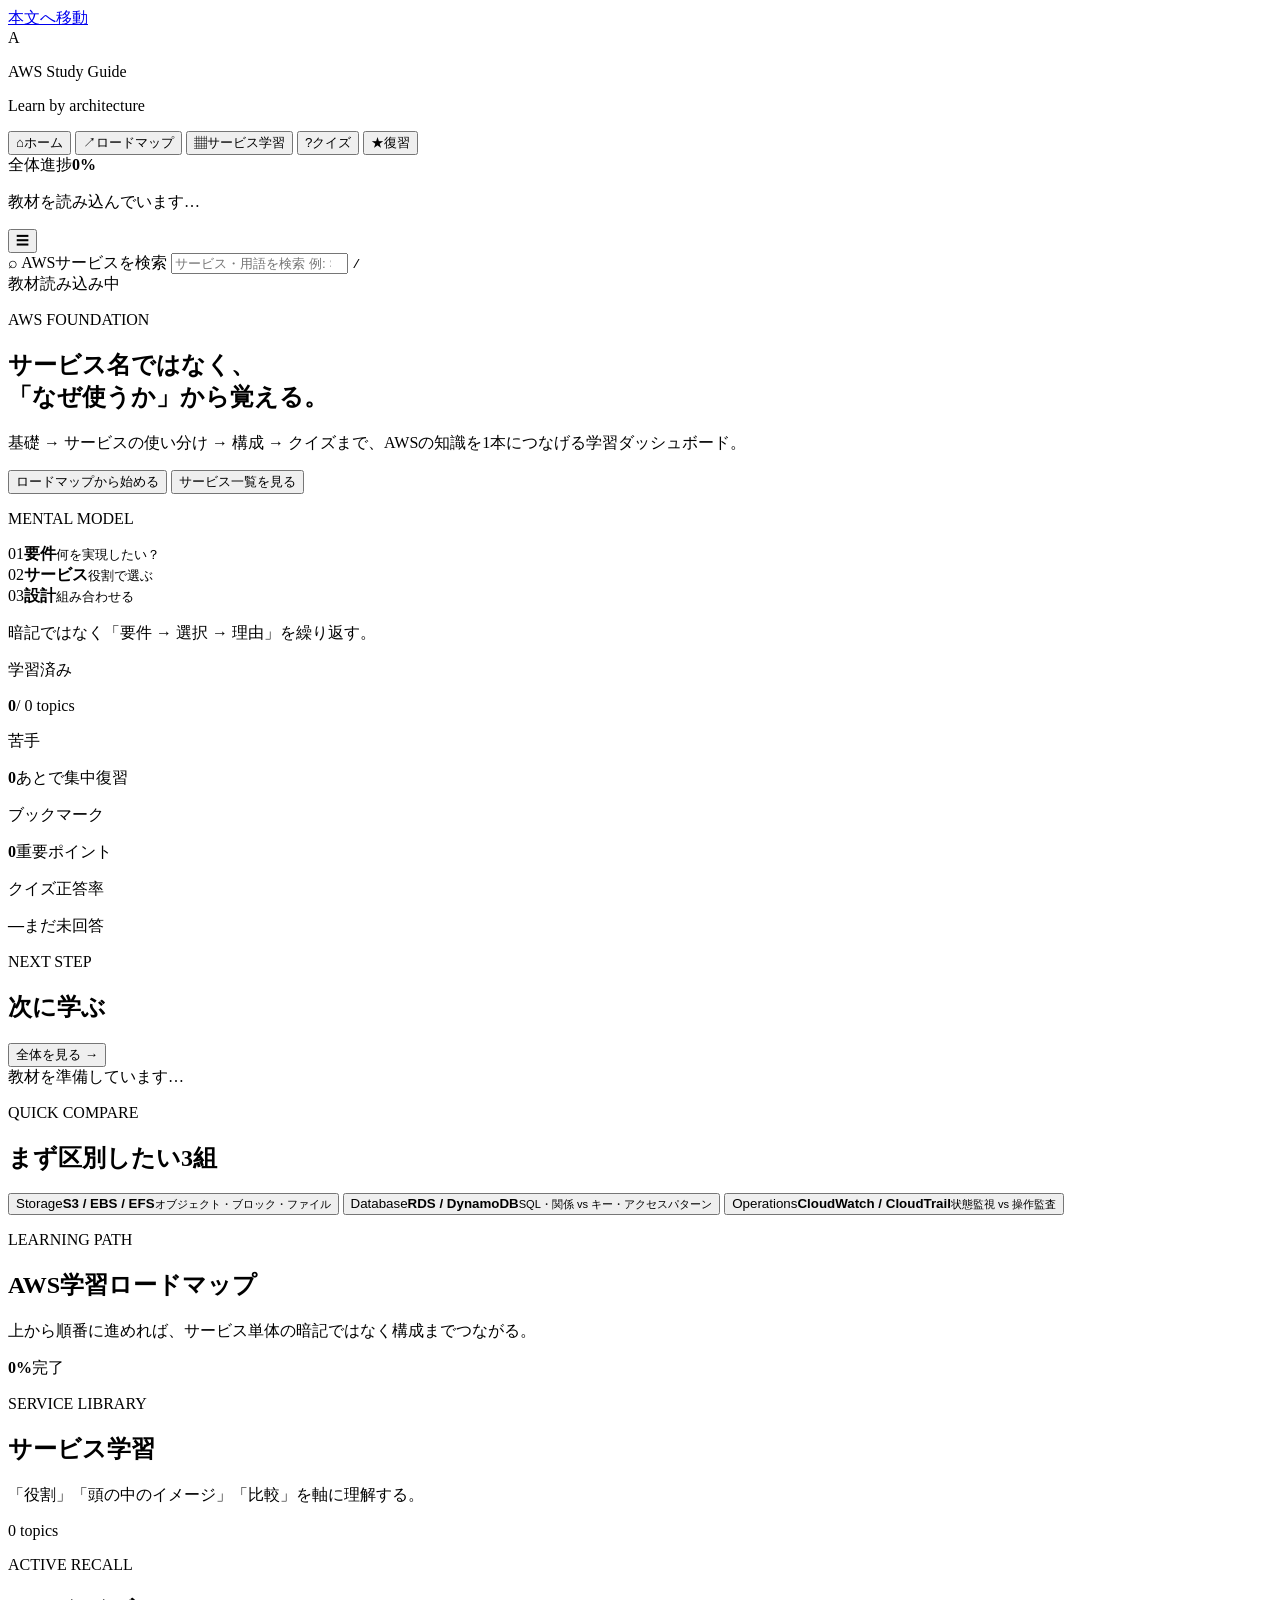
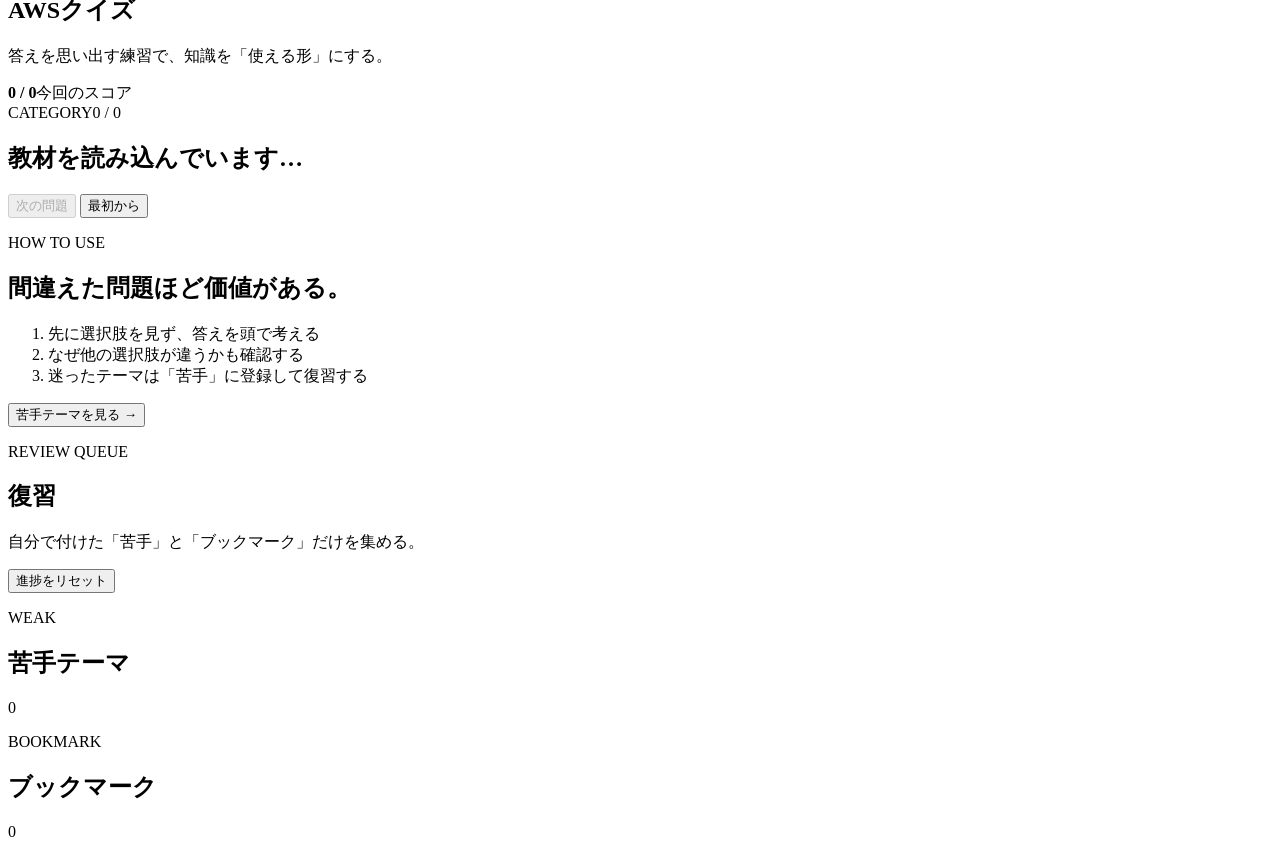
==== index.html @ 89957134 "Build AWS learning app layout" ====
<!doctype html>
<html lang="ja">
<head>
  <meta charset="utf-8">
  <meta name="viewport" content="width=device-width, initial-scale=1">
  <meta name="description" content="AWSを役割・使い分け・構成・クイズで学ぶ個人向け学習ガイド。">
  <meta name="theme-color" content="#0b1220">
  <title>AWS Study Guide</title>
  <link rel="stylesheet" href="./css/styles.css">
</head>
<body>
  <a class="skip-link" href="#main">本文へ移動</a>

  <div class="app-shell">
    <aside class="sidebar" aria-label="メインナビゲーション">
      <div class="brand">
        <div class="brand-mark" aria-hidden="true">A</div>
        <div>
          <p class="brand-title">AWS Study Guide</p>
          <p class="brand-sub">Learn by architecture</p>
        </div>
      </div>

      <nav class="nav-list">
        <button class="nav-item is-active" type="button" data-view="dashboard">
          <span class="nav-icon" aria-hidden="true">⌂</span><span>ホーム</span>
        </button>
        <button class="nav-item" type="button" data-view="roadmap">
          <span class="nav-icon" aria-hidden="true">↗</span><span>ロードマップ</span>
        </button>
        <button class="nav-item" type="button" data-view="topics">
          <span class="nav-icon" aria-hidden="true">▦</span><span>サービス学習</span>
        </button>
        <button class="nav-item" type="button" data-view="quiz">
          <span class="nav-icon" aria-hidden="true">?</span><span>クイズ</span>
        </button>
        <button class="nav-item" type="button" data-view="review">
          <span class="nav-icon" aria-hidden="true">★</span><span>復習</span>
        </button>
      </nav>

      <div class="sidebar-progress">
        <div class="sidebar-progress-head">
          <span>全体進捗</span><strong id="sidebarProgressText">0%</strong>
        </div>
        <div class="progress-track" aria-hidden="true"><span id="sidebarProgressBar"></span></div>
        <p id="sidebarProgressDetail">教材を読み込んでいます…</p>
      </div>
    </aside>

    <div class="workspace">
      <header class="topbar">
        <button class="mobile-menu" id="mobileMenu" type="button" aria-label="メニューを開く" aria-expanded="false">☰</button>
        <div class="search-wrap">
          <span aria-hidden="true">⌕</span>
          <label class="sr-only" for="globalSearch">AWSサービスを検索</label>
          <input id="globalSearch" type="search" placeholder="サービス・用語を検索 例: S3, 監視, NoSQL" autocomplete="off">
          <kbd>/</kbd>
        </div>
        <div class="topbar-status">
          <span class="status-dot" aria-hidden="true"></span>
          <span id="datasetStatus">教材読み込み中</span>
        </div>
      </header>

      <main id="main" class="main-content" tabindex="-1">
        <section class="view is-active" data-view-panel="dashboard" aria-labelledby="dashboardTitle">
          <div class="hero-grid">
            <div class="hero-copy">
              <p class="eyebrow">AWS FOUNDATION</p>
              <h1 id="dashboardTitle">サービス名ではなく、<br><span>「なぜ使うか」</span>から覚える。</h1>
              <p class="hero-lead">基礎 → サービスの使い分け → 構成 → クイズまで、AWSの知識を1本につなげる学習ダッシュボード。</p>
              <div class="hero-actions">
                <button class="btn btn-primary" type="button" data-go="roadmap">ロードマップから始める</button>
                <button class="btn btn-secondary" type="button" data-go="topics">サービス一覧を見る</button>
              </div>
            </div>
            <div class="architecture-card" aria-label="AWS学習の構成イメージ">
              <p class="architecture-label">MENTAL MODEL</p>
              <div class="architecture-flow">
                <div class="arch-node arch-user"><span>01</span><strong>要件</strong><small>何を実現したい？</small></div>
                <div class="arch-line" aria-hidden="true"></div>
                <div class="arch-node arch-service"><span>02</span><strong>サービス</strong><small>役割で選ぶ</small></div>
                <div class="arch-line" aria-hidden="true"></div>
                <div class="arch-node arch-design"><span>03</span><strong>設計</strong><small>組み合わせる</small></div>
              </div>
              <p class="architecture-note">暗記ではなく「要件 → 選択 → 理由」を繰り返す。</p>
            </div>
          </div>

          <div class="metrics-grid" aria-label="学習状況">
            <article class="metric-card"><p>学習済み</p><strong id="metricCompleted">0</strong><span id="metricCompletedSub">/ 0 topics</span></article>
            <article class="metric-card"><p>苦手</p><strong id="metricWeak">0</strong><span>あとで集中復習</span></article>
            <article class="metric-card"><p>ブックマーク</p><strong id="metricBookmarks">0</strong><span>重要ポイント</span></article>
            <article class="metric-card"><p>クイズ正答率</p><strong id="metricAccuracy">—</strong><span id="metricAttempts">まだ未回答</span></article>
          </div>

          <div class="dashboard-grid">
            <section class="panel next-panel" aria-labelledby="nextTitle">
              <div class="panel-heading">
                <div><p class="section-kicker">NEXT STEP</p><h2 id="nextTitle">次に学ぶ</h2></div>
                <button class="text-button" type="button" data-go="roadmap">全体を見る →</button>
              </div>
              <div id="nextLesson" class="next-lesson skeleton-block">教材を準備しています…</div>
            </section>

            <section class="panel quick-panel" aria-labelledby="quickTitle">
              <div class="panel-heading"><div><p class="section-kicker">QUICK COMPARE</p><h2 id="quickTitle">まず区別したい3組</h2></div></div>
              <div class="compare-stack">
                <button class="compare-row" type="button" data-topic="ebs-efs"><span>Storage</span><strong>S3 / EBS / EFS</strong><small>オブジェクト・ブロック・ファイル</small></button>
                <button class="compare-row" type="button" data-topic="dynamodb"><span>Database</span><strong>RDS / DynamoDB</strong><small>SQL・関係 vs キー・アクセスパターン</small></button>
                <button class="compare-row" type="button" data-topic="cloudwatch"><span>Operations</span><strong>CloudWatch / CloudTrail</strong><small>状態監視 vs 操作監査</small></button>
              </div>
            </section>
          </div>
        </section>

        <section class="view" data-view-panel="roadmap" aria-labelledby="roadmapTitle">
          <div class="page-head">
            <div><p class="eyebrow">LEARNING PATH</p><h1 id="roadmapTitle">AWS学習ロードマップ</h1><p>上から順番に進めれば、サービス単体の暗記ではなく構成までつながる。</p></div>
            <div class="page-progress"><strong id="roadmapPercent">0%</strong><span>完了</span></div>
          </div>
          <div id="roadmapList" class="roadmap-list" aria-live="polite"></div>
        </section>

        <section class="view" data-view-panel="topics" aria-labelledby="topicsTitle">
          <div class="page-head">
            <div><p class="eyebrow">SERVICE LIBRARY</p><h1 id="topicsTitle">サービス学習</h1><p>「役割」「頭の中のイメージ」「比較」を軸に理解する。</p></div>
            <div class="topic-count" id="topicCount">0 topics</div>
          </div>
          <div id="categoryFilters" class="filter-row" aria-label="カテゴリ絞り込み"></div>
          <div id="topicGrid" class="topic-grid" aria-live="polite"></div>
          <div id="emptyTopics" class="empty-state" hidden><strong>該当する教材がありません</strong><p>検索語かカテゴリを変えてみてください。</p></div>
        </section>

        <section class="view" data-view-panel="quiz" aria-labelledby="quizTitle">
          <div class="page-head">
            <div><p class="eyebrow">ACTIVE RECALL</p><h1 id="quizTitle">AWSクイズ</h1><p>答えを思い出す練習で、知識を「使える形」にする。</p></div>
            <div class="quiz-score"><strong id="quizScore">0 / 0</strong><span>今回のスコア</span></div>
          </div>
          <div class="quiz-layout">
            <section class="quiz-card" id="quizCard">
              <div class="quiz-card-top"><span id="quizCategory">CATEGORY</span><span id="quizPosition">0 / 0</span></div>
              <h2 id="quizQuestion">教材を読み込んでいます…</h2>
              <div id="quizChoices" class="quiz-choices"></div>
              <div id="quizFeedback" class="quiz-feedback" hidden></div>
              <div class="quiz-actions">
                <button id="nextQuiz" class="btn btn-primary" type="button" disabled>次の問題</button>
                <button id="resetQuiz" class="btn btn-secondary" type="button">最初から</button>
              </div>
            </section>
            <aside class="quiz-guide panel">
              <p class="section-kicker">HOW TO USE</p>
              <h2>間違えた問題ほど価値がある。</h2>
              <ol>
                <li>先に選択肢を見ず、答えを頭で考える</li>
                <li>なぜ他の選択肢が違うかも確認する</li>
                <li>迷ったテーマは「苦手」に登録して復習する</li>
              </ol>
              <button class="text-button" type="button" data-go="review">苦手テーマを見る →</button>
            </aside>
          </div>
        </section>

        <section class="view" data-view-panel="review" aria-labelledby="reviewTitle">
          <div class="page-head">
            <div><p class="eyebrow">REVIEW QUEUE</p><h1 id="reviewTitle">復習</h1><p>自分で付けた「苦手」と「ブックマーク」だけを集める。</p></div>
            <button id="resetProgress" class="btn btn-danger-ghost" type="button">進捗をリセット</button>
          </div>
          <div class="review-columns">
            <section class="panel"><div class="panel-heading"><div><p class="section-kicker">WEAK</p><h2>苦手テーマ</h2></div><span class="count-pill" id="weakCount">0</span></div><div id="weakList" class="review-list"></div></section>
            <section class="panel"><div class="panel-heading"><div><p class="section-kicker">BOOKMARK</p><h2>ブックマーク</h2></div><span class="count-pill" id="bookmarkCount">0</span></div><div id="bookmarkList" class="review-list"></div></section>
          </div>
        </section>
      </main>
    </div>
  </div>

  <dialog id="topicDialog" class="topic-dialog">
    <div class="dialog-shell">
      <div class="dialog-topbar">
        <div><span id="dialogCategory" class="topic-category">CATEGORY</span><span id="dialogLevel" class="topic-level">LEVEL</span></div>
        <button id="closeDialog" class="icon-button" type="button" aria-label="閉じる">×</button>
      </div>
      <div class="dialog-body">
        <p id="dialogService" class="dialog-service"></p>
        <h2 id="dialogTitle"></h2>
        <p id="dialogSummary" class="dialog-summary"></p>
        <section class="mental-model"><span>頭の中のイメージ</span><p id="dialogMental"></p></section>
        <section><h3>ここだけは押さえる</h3><ul id="dialogPoints" class="key-point-list"></ul></section>
        <section class="compare-box"><h3>比較すると分かる</h3><p id="dialogCompare"></p></section>
        <section class="exam-box"><h3>判断のコツ</h3><p id="dialogExam"></p></section>
        <a id="dialogSource" class="source-link" href="#" target="_blank" rel="noreferrer">AWS公式ドキュメントで確認 ↗</a>
      </div>
      <div class="dialog-actions">
        <button id="toggleWeak" class="btn btn-secondary" type="button">苦手に追加</button>
        <button id="toggleBookmark" class="btn btn-secondary" type="button">☆ ブックマーク</button>
        <button id="toggleComplete" class="btn btn-primary" type="button">学習済みにする</button>
      </div>
    </div>
  </dialog>

  <div id="toast" class="toast" role="status" aria-live="polite"></div>
  <script src="./js/app.js" defer></script>
</body>
</html>
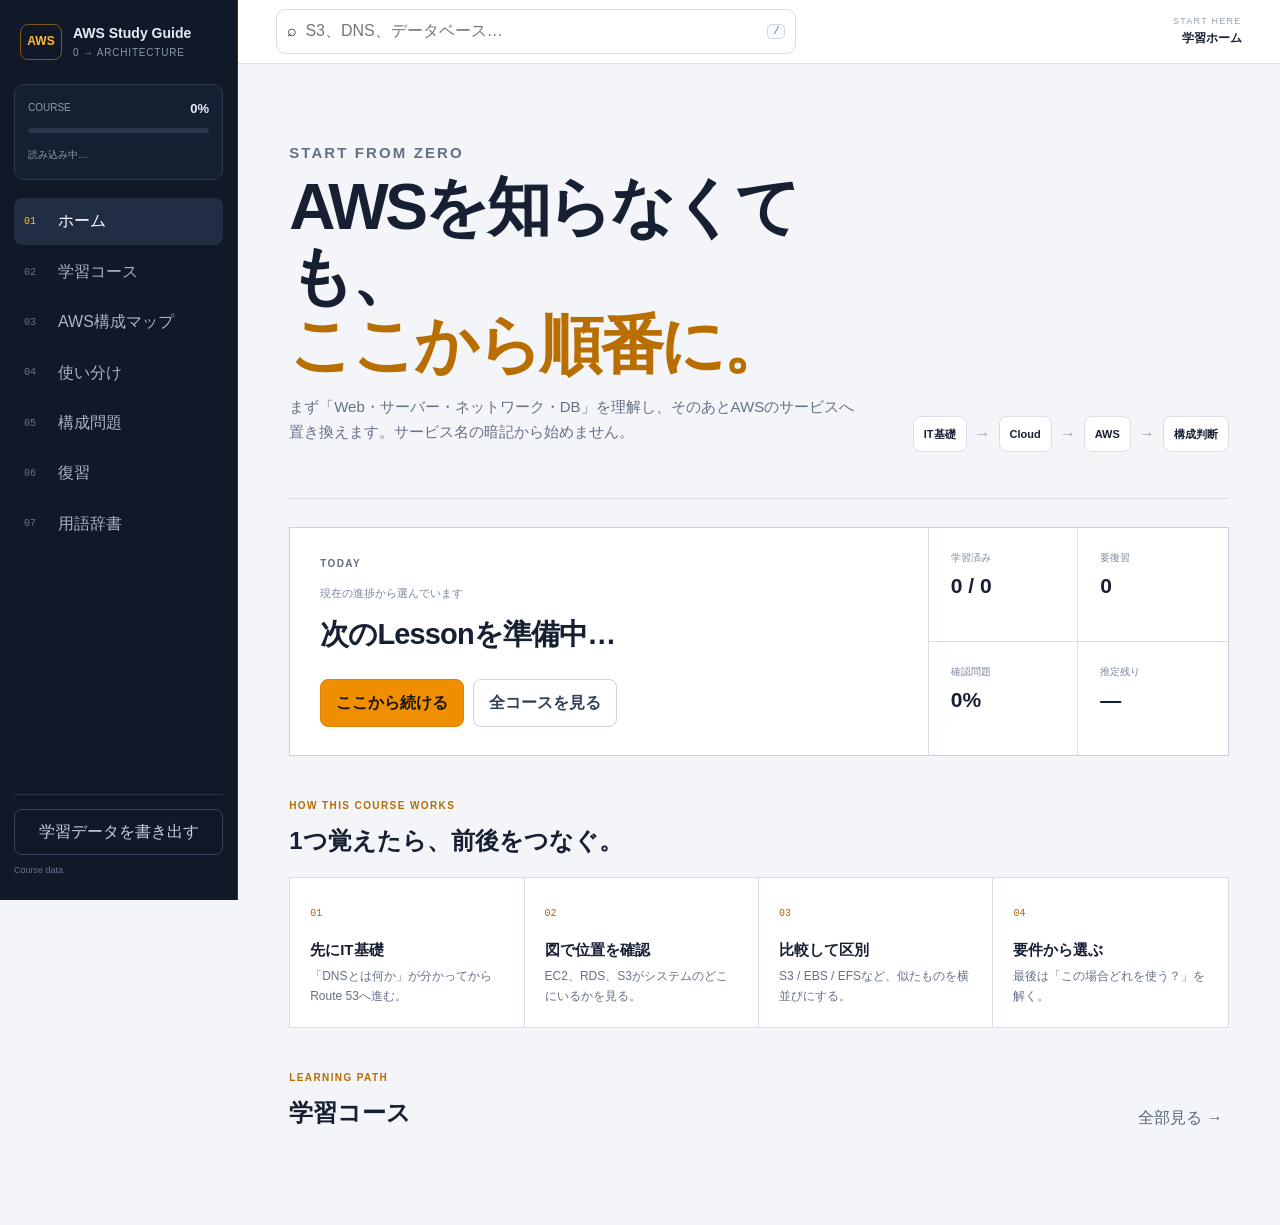
==== commit 027bde24: "Redesign AWS study guide for complete beginners" ====
--- a/index.html
+++ b/index.html
@@ -1,206 +1,90 @@
 <!doctype html>
 <html lang="ja">
 <head>
-  <meta charset="utf-8">
-  <meta name="viewport" content="width=device-width, initial-scale=1">
-  <meta name="description" content="AWSを役割・使い分け・構成・クイズで学ぶ個人向け学習ガイド。">
-  <meta name="theme-color" content="#0b1220">
-  <title>AWS Study Guide</title>
-  <link rel="stylesheet" href="./css/styles.css">
+<meta charset="utf-8"><meta name="viewport" content="width=device-width,initial-scale=1,viewport-fit=cover">
+<meta name="description" content="AWSをIT基礎から順番に学び、サービスの役割・使い分け・構成まで理解する初心者向け学習サイト。">
+<meta name="theme-color" content="#111827"><link rel="canonical" href="https://elitemay.github.io/aws-study-guide/">
+<title>AWS Study Guide | 0から学ぶAWS</title><link rel="stylesheet" href="./css/base.css"><link rel="stylesheet" href="./css/views.css">
 </head>
 <body>
-  <a class="skip-link" href="#main">本文へ移動</a>
+<a class="skip" href="#main">本文へ移動</a>
+<div class="app">
+  <aside class="rail" id="rail">
+    <a class="brand" href="#" data-nav="home"><span class="brandmark">AWS</span><span><strong>AWS Study Guide</strong><small>0 → Architecture</small></span></a>
+    <div class="rail-progress"><div><span>COURSE</span><strong id="railPercent">0%</strong></div><div class="bar"><i id="railBar"></i></div><small id="railMeta">読み込み中…</small></div>
+    <nav class="rail-nav" aria-label="メインナビゲーション">
+      <button class="active" data-nav="home"><span>01</span>ホーム</button>
+      <button data-nav="course"><span>02</span>学習コース</button>
+      <button data-nav="map"><span>03</span>AWS構成マップ</button>
+      <button data-nav="compare"><span>04</span>使い分け</button>
+      <button data-nav="practice"><span>05</span>構成問題</button>
+      <button data-nav="review"><span>06</span>復習</button>
+      <button data-nav="glossary"><span>07</span>用語辞書</button>
+    </nav>
+    <div class="rail-bottom"><button id="backupBtn">学習データを書き出す</button><small id="datasetStatus">Course data</small></div>
+  </aside>
 
-  <div class="app-shell">
-    <aside class="sidebar" aria-label="メインナビゲーション">
-      <div class="brand">
-        <div class="brand-mark" aria-hidden="true">A</div>
-        <div>
-          <p class="brand-title">AWS Study Guide</p>
-          <p class="brand-sub">Learn by architecture</p>
+  <div class="shell">
+    <header class="topbar">
+      <button class="menu" id="menuBtn" aria-label="メニューを開く" aria-expanded="false">☰</button>
+      <label class="global-search"><span>⌕</span><input id="searchInput" type="search" placeholder="S3、DNS、データベース…" autocomplete="off"><kbd>/</kbd></label>
+      <div class="top-context"><span id="viewEyebrow">START HERE</span><strong id="viewMini">学習ホーム</strong></div>
+    </header>
+
+    <main id="main">
+      <section class="view active" data-view="home">
+        <div class="home-intro"><div><p class="eyebrow">START FROM ZERO</p><h1>AWSを知らなくても、<br><em>ここから順番に。</em></h1><p>まず「Web・サーバー・ネットワーク・DB」を理解し、そのあとAWSのサービスへ置き換えます。サービス名の暗記から始めません。</p></div><div class="learning-line" aria-label="学習の流れ"><span>IT基礎</span><i>→</i><span>Cloud</span><i>→</i><span>AWS</span><i>→</i><span>構成判断</span></div></div>
+        <section class="today"><div class="today-copy"><p class="section-label">TODAY</p><span id="todayReason">現在の進捗から選んでいます</span><h2 id="todayTitle">次のLessonを準備中…</h2><p id="todayDesc"></p><div class="actions"><button id="todayStart" class="primary">ここから続ける</button><button class="secondary" data-nav="course">全コースを見る</button></div></div><div class="today-side"><div><span>学習済み</span><strong id="statDone">0 / 0</strong></div><div><span>要復習</span><strong id="statReview">0</strong></div><div><span>確認問題</span><strong id="statChecks">0%</strong></div><div><span>推定残り</span><strong id="statMinutes">—</strong></div></div></section>
+        <section class="why"><div class="section-head"><div><p class="section-label">HOW THIS COURSE WORKS</p><h2>1つ覚えたら、前後をつなぐ。</h2></div></div><div class="why-grid"><article><span>01</span><h3>先にIT基礎</h3><p>「DNSとは何か」が分かってからRoute 53へ進む。</p></article><article><span>02</span><h3>図で位置を確認</h3><p>EC2、RDS、S3がシステムのどこにいるかを見る。</p></article><article><span>03</span><h3>比較して区別</h3><p>S3 / EBS / EFSなど、似たものを横並びにする。</p></article><article><span>04</span><h3>要件から選ぶ</h3><p>最後は「この場合どれを使う？」を解く。</p></article></div></section>
+        <section class="chapter-overview"><div class="section-head"><div><p class="section-label">LEARNING PATH</p><h2>学習コース</h2></div><button class="text-btn" data-nav="course">全部見る →</button></div><div id="homeChapters" class="chapter-cards"></div></section>
+      </section>
+
+      <section class="view" data-view="course">
+        <header class="page-head"><div><p class="eyebrow">LEARNING PATH</p><h1>0から学ぶAWS</h1><p>Lessonを飛ばしても使えますが、完全初心者は上から順番がおすすめです。</p></div><div><strong id="coursePercent">0%</strong><span>完了</span></div></header>
+        <div class="course-layout"><aside id="chapterNav" class="chapter-nav"></aside><div id="lessonList" class="lesson-list"></div></div>
+      </section>
+
+      <section class="view" data-view="lesson">
+        <div class="lesson-layout">
+          <aside class="lesson-outline"><button class="back-btn" data-nav="course">← コースへ</button><p class="section-label" id="lessonChapter">CHAPTER</p><div id="lessonSiblings"></div></aside>
+          <article class="lesson-paper">
+            <header class="lesson-head"><div class="lesson-meta"><span id="lessonStep">LESSON</span><span id="lessonMinutes">—分</span><span>初級</span></div><h1 id="lessonTitle"></h1><p id="lessonLead"></p></header>
+            <div id="lessonBody"></div>
+            <section class="lesson-check"><p class="section-label">CHECK YOUR UNDERSTANDING</p><h2 id="checkQuestion"></h2><div id="checkChoices" class="check-choices"></div><div id="checkFeedback" class="check-feedback" hidden></div></section>
+            <section class="confidence"><div><p class="section-label">SELF CHECK</p><h2>今どれくらい説明できる？</h2></div><div id="confidenceBtns"><button data-confidence="1">まだ曖昧</button><button data-confidence="2">だいたい分かる</button><button data-confidence="3">人に説明できる</button></div></section>
+            <footer class="lesson-footer"><button id="prevLesson" class="secondary">← 前へ</button><button id="completeLesson" class="primary">Lessonを完了して次へ</button></footer>
+          </article>
+          <aside class="lesson-side"><section><p class="section-label">CONNECTION</p><h3>AWSではどこにつながる？</h3><p id="lessonConnect"></p></section><section><p class="section-label">KEY TERMS</p><div id="lessonTerms" class="term-chips"></div></section><a id="lessonSource" target="_blank" rel="noreferrer">AWS公式資料 ↗</a></aside>
         </div>
-      </div>
+      </section>
 
-      <nav class="nav-list">
-        <button class="nav-item is-active" type="button" data-view="dashboard">
-          <span class="nav-icon" aria-hidden="true">⌂</span><span>ホーム</span>
-        </button>
-        <button class="nav-item" type="button" data-view="roadmap">
-          <span class="nav-icon" aria-hidden="true">↗</span><span>ロードマップ</span>
-        </button>
-        <button class="nav-item" type="button" data-view="topics">
-          <span class="nav-icon" aria-hidden="true">▦</span><span>サービス学習</span>
-        </button>
-        <button class="nav-item" type="button" data-view="quiz">
-          <span class="nav-icon" aria-hidden="true">?</span><span>クイズ</span>
-        </button>
-        <button class="nav-item" type="button" data-view="review">
-          <span class="nav-icon" aria-hidden="true">★</span><span>復習</span>
-        </button>
-      </nav>
+      <section class="view" data-view="map">
+        <header class="page-head"><div><p class="eyebrow">ARCHITECTURE MAP</p><h1>サービスを「場所」で覚える</h1><p>まず典型的なWebサービスの構成を1枚で理解します。学習済みのサービスは強調されます。</p></div></header>
+        <div class="map-wrap"><div class="map-row"><span>USER</span><button data-open-lesson="it-web">Browser</button></div><i>↓ DNS / 配信</i><div class="map-row"><span>EDGE</span><button data-open-lesson="aws-route53">Route 53</button><button data-open-lesson="aws-cloudfront">CloudFront</button></div><i>↓ Request</i><div class="map-box"><div class="map-title">VPC</div><div class="map-row"><span>COMPUTE</span><button data-open-lesson="aws-elb">ELB</button><button data-open-lesson="aws-ec2">EC2</button><button data-open-lesson="aws-lambda">Lambda</button></div><i>↓ Data</i><div class="map-row"><span>DATA</span><button data-open-lesson="aws-rds">RDS</button><button data-open-lesson="aws-dynamodb">DynamoDB</button><button data-open-lesson="aws-s3">S3</button></div></div><div class="map-foundation"><button data-open-lesson="aws-iam">IAM：誰が何をできるか</button><button data-open-lesson="aws-cloudwatch">CloudWatch：状態を見る</button></div></div>
+      </section>
 
-      <div class="sidebar-progress">
-        <div class="sidebar-progress-head">
-          <span>全体進捗</span><strong id="sidebarProgressText">0%</strong>
-        </div>
-        <div class="progress-track" aria-hidden="true"><span id="sidebarProgressBar"></span></div>
-        <p id="sidebarProgressDetail">教材を読み込んでいます…</p>
-      </div>
-    </aside>
+      <section class="view" data-view="compare">
+        <header class="page-head"><div><p class="eyebrow">COMPARE</p><h1>似たサービスを区別する</h1><p>定義ではなく「何を保存する？」「誰が使う？」「何を管理したい？」で選びます。</p></div></header>
+        <div id="compareList" class="compare-list"></div>
+      </section>
 
-    <div class="workspace">
-      <header class="topbar">
-        <button class="mobile-menu" id="mobileMenu" type="button" aria-label="メニューを開く" aria-expanded="false">☰</button>
-        <div class="search-wrap">
-          <span aria-hidden="true">⌕</span>
-          <label class="sr-only" for="globalSearch">AWSサービスを検索</label>
-          <input id="globalSearch" type="search" placeholder="サービス・用語を検索 例: S3, 監視, NoSQL" autocomplete="off">
-          <kbd>/</kbd>
-        </div>
-        <div class="topbar-status">
-          <span class="status-dot" aria-hidden="true"></span>
-          <span id="datasetStatus">教材読み込み中</span>
-        </div>
-      </header>
+      <section class="view" data-view="practice">
+        <header class="page-head"><div><p class="eyebrow">ARCHITECTURE PRACTICE</p><h1>要件からサービスを選ぶ</h1><p>サービス名を先に見ず、利用者の要件から考えます。</p></div><div><strong id="practiceScore">0 / 0</strong><span>今回</span></div></header>
+        <div id="practiceCard" class="practice-card"></div>
+      </section>
 
-      <main id="main" class="main-content" tabindex="-1">
-        <section class="view is-active" data-view-panel="dashboard" aria-labelledby="dashboardTitle">
-          <div class="hero-grid">
-            <div class="hero-copy">
-              <p class="eyebrow">AWS FOUNDATION</p>
-              <h1 id="dashboardTitle">サービス名ではなく、<br><span>「なぜ使うか」</span>から覚える。</h1>
-              <p class="hero-lead">基礎 → サービスの使い分け → 構成 → クイズまで、AWSの知識を1本につなげる学習ダッシュボード。</p>
-              <div class="hero-actions">
-                <button class="btn btn-primary" type="button" data-go="roadmap">ロードマップから始める</button>
-                <button class="btn btn-secondary" type="button" data-go="topics">サービス一覧を見る</button>
-              </div>
-            </div>
-            <div class="architecture-card" aria-label="AWS学習の構成イメージ">
-              <p class="architecture-label">MENTAL MODEL</p>
-              <div class="architecture-flow">
-                <div class="arch-node arch-user"><span>01</span><strong>要件</strong><small>何を実現したい？</small></div>
-                <div class="arch-line" aria-hidden="true"></div>
-                <div class="arch-node arch-service"><span>02</span><strong>サービス</strong><small>役割で選ぶ</small></div>
-                <div class="arch-line" aria-hidden="true"></div>
-                <div class="arch-node arch-design"><span>03</span><strong>設計</strong><small>組み合わせる</small></div>
-              </div>
-              <p class="architecture-note">暗記ではなく「要件 → 選択 → 理由」を繰り返す。</p>
-            </div>
-          </div>
+      <section class="view" data-view="review">
+        <header class="page-head"><div><p class="eyebrow">REVIEW QUEUE</p><h1>復習</h1><p>確認問題の間違いと「まだ曖昧」を自動で集めます。</p></div></header>
+        <div id="reviewList" class="review-list"></div>
+      </section>
 
-          <div class="metrics-grid" aria-label="学習状況">
-            <article class="metric-card"><p>学習済み</p><strong id="metricCompleted">0</strong><span id="metricCompletedSub">/ 0 topics</span></article>
-            <article class="metric-card"><p>苦手</p><strong id="metricWeak">0</strong><span>あとで集中復習</span></article>
-            <article class="metric-card"><p>ブックマーク</p><strong id="metricBookmarks">0</strong><span>重要ポイント</span></article>
-            <article class="metric-card"><p>クイズ正答率</p><strong id="metricAccuracy">—</strong><span id="metricAttempts">まだ未回答</span></article>
-          </div>
-
-          <div class="dashboard-grid">
-            <section class="panel next-panel" aria-labelledby="nextTitle">
-              <div class="panel-heading">
-                <div><p class="section-kicker">NEXT STEP</p><h2 id="nextTitle">次に学ぶ</h2></div>
-                <button class="text-button" type="button" data-go="roadmap">全体を見る →</button>
-              </div>
-              <div id="nextLesson" class="next-lesson skeleton-block">教材を準備しています…</div>
-            </section>
-
-            <section class="panel quick-panel" aria-labelledby="quickTitle">
-              <div class="panel-heading"><div><p class="section-kicker">QUICK COMPARE</p><h2 id="quickTitle">まず区別したい3組</h2></div></div>
-              <div class="compare-stack">
-                <button class="compare-row" type="button" data-topic="ebs-efs"><span>Storage</span><strong>S3 / EBS / EFS</strong><small>オブジェクト・ブロック・ファイル</small></button>
-                <button class="compare-row" type="button" data-topic="dynamodb"><span>Database</span><strong>RDS / DynamoDB</strong><small>SQL・関係 vs キー・アクセスパターン</small></button>
-                <button class="compare-row" type="button" data-topic="cloudwatch"><span>Operations</span><strong>CloudWatch / CloudTrail</strong><small>状態監視 vs 操作監査</small></button>
-              </div>
-            </section>
-          </div>
-        </section>
-
-        <section class="view" data-view-panel="roadmap" aria-labelledby="roadmapTitle">
-          <div class="page-head">
-            <div><p class="eyebrow">LEARNING PATH</p><h1 id="roadmapTitle">AWS学習ロードマップ</h1><p>上から順番に進めれば、サービス単体の暗記ではなく構成までつながる。</p></div>
-            <div class="page-progress"><strong id="roadmapPercent">0%</strong><span>完了</span></div>
-          </div>
-          <div id="roadmapList" class="roadmap-list" aria-live="polite"></div>
-        </section>
-
-        <section class="view" data-view-panel="topics" aria-labelledby="topicsTitle">
-          <div class="page-head">
-            <div><p class="eyebrow">SERVICE LIBRARY</p><h1 id="topicsTitle">サービス学習</h1><p>「役割」「頭の中のイメージ」「比較」を軸に理解する。</p></div>
-            <div class="topic-count" id="topicCount">0 topics</div>
-          </div>
-          <div id="categoryFilters" class="filter-row" aria-label="カテゴリ絞り込み"></div>
-          <div id="topicGrid" class="topic-grid" aria-live="polite"></div>
-          <div id="emptyTopics" class="empty-state" hidden><strong>該当する教材がありません</strong><p>検索語かカテゴリを変えてみてください。</p></div>
-        </section>
-
-        <section class="view" data-view-panel="quiz" aria-labelledby="quizTitle">
-          <div class="page-head">
-            <div><p class="eyebrow">ACTIVE RECALL</p><h1 id="quizTitle">AWSクイズ</h1><p>答えを思い出す練習で、知識を「使える形」にする。</p></div>
-            <div class="quiz-score"><strong id="quizScore">0 / 0</strong><span>今回のスコア</span></div>
-          </div>
-          <div class="quiz-layout">
-            <section class="quiz-card" id="quizCard">
-              <div class="quiz-card-top"><span id="quizCategory">CATEGORY</span><span id="quizPosition">0 / 0</span></div>
-              <h2 id="quizQuestion">教材を読み込んでいます…</h2>
-              <div id="quizChoices" class="quiz-choices"></div>
-              <div id="quizFeedback" class="quiz-feedback" hidden></div>
-              <div class="quiz-actions">
-                <button id="nextQuiz" class="btn btn-primary" type="button" disabled>次の問題</button>
-                <button id="resetQuiz" class="btn btn-secondary" type="button">最初から</button>
-              </div>
-            </section>
-            <aside class="quiz-guide panel">
-              <p class="section-kicker">HOW TO USE</p>
-              <h2>間違えた問題ほど価値がある。</h2>
-              <ol>
-                <li>先に選択肢を見ず、答えを頭で考える</li>
-                <li>なぜ他の選択肢が違うかも確認する</li>
-                <li>迷ったテーマは「苦手」に登録して復習する</li>
-              </ol>
-              <button class="text-button" type="button" data-go="review">苦手テーマを見る →</button>
-            </aside>
-          </div>
-        </section>
-
-        <section class="view" data-view-panel="review" aria-labelledby="reviewTitle">
-          <div class="page-head">
-            <div><p class="eyebrow">REVIEW QUEUE</p><h1 id="reviewTitle">復習</h1><p>自分で付けた「苦手」と「ブックマーク」だけを集める。</p></div>
-            <button id="resetProgress" class="btn btn-danger-ghost" type="button">進捗をリセット</button>
-          </div>
-          <div class="review-columns">
-            <section class="panel"><div class="panel-heading"><div><p class="section-kicker">WEAK</p><h2>苦手テーマ</h2></div><span class="count-pill" id="weakCount">0</span></div><div id="weakList" class="review-list"></div></section>
-            <section class="panel"><div class="panel-heading"><div><p class="section-kicker">BOOKMARK</p><h2>ブックマーク</h2></div><span class="count-pill" id="bookmarkCount">0</span></div><div id="bookmarkList" class="review-list"></div></section>
-          </div>
-        </section>
-      </main>
-    </div>
+      <section class="view" data-view="glossary">
+        <header class="page-head"><div><p class="eyebrow">GLOSSARY</p><h1>用語辞書</h1><p>Lessonで分からない単語が出たらここで止まらず戻れます。</p></div></header>
+        <label class="glossary-search"><span>⌕</span><input id="glossarySearch" type="search" placeholder="例: DNS、AZ、オブジェクトストレージ"></label><div id="glossaryList" class="glossary-list"></div>
+      </section>
+    </main>
   </div>
-
-  <dialog id="topicDialog" class="topic-dialog">
-    <div class="dialog-shell">
-      <div class="dialog-topbar">
-        <div><span id="dialogCategory" class="topic-category">CATEGORY</span><span id="dialogLevel" class="topic-level">LEVEL</span></div>
-        <button id="closeDialog" class="icon-button" type="button" aria-label="閉じる">×</button>
-      </div>
-      <div class="dialog-body">
-        <p id="dialogService" class="dialog-service"></p>
-        <h2 id="dialogTitle"></h2>
-        <p id="dialogSummary" class="dialog-summary"></p>
-        <section class="mental-model"><span>頭の中のイメージ</span><p id="dialogMental"></p></section>
-        <section><h3>ここだけは押さえる</h3><ul id="dialogPoints" class="key-point-list"></ul></section>
-        <section class="compare-box"><h3>比較すると分かる</h3><p id="dialogCompare"></p></section>
-        <section class="exam-box"><h3>判断のコツ</h3><p id="dialogExam"></p></section>
-        <a id="dialogSource" class="source-link" href="#" target="_blank" rel="noreferrer">AWS公式ドキュメントで確認 ↗</a>
-      </div>
-      <div class="dialog-actions">
-        <button id="toggleWeak" class="btn btn-secondary" type="button">苦手に追加</button>
-        <button id="toggleBookmark" class="btn btn-secondary" type="button">☆ ブックマーク</button>
-        <button id="toggleComplete" class="btn btn-primary" type="button">学習済みにする</button>
-      </div>
-    </div>
-  </dialog>
-
-  <div id="toast" class="toast" role="status" aria-live="polite"></div>
-  <script src="./js/app.js" defer></script>
-</body>
-</html>
+</div>
+<div id="toast" class="toast" role="status" aria-live="polite"></div>
+<script src="./js/app.js" defer></script><script src="./js/views.js" defer></script>
+</body></html>
--- a/css/base.css
+++ b/css/base.css
@@ -0,0 +1 @@
+:root{--ink:#172033;--muted:#667085;--line:#d8dee8;--paper:#fff;--page:#f3f5f8;--nav:#111827;--nav2:#182235;--accent:#f59e0b;--accent2:#ffb938;--good:#15803d;--bad:#b42318;--blue:#2563eb;--radius:14px;--rail:238px}*{box-sizing:border-box}html{min-width:320px;background:var(--page);scroll-behavior:smooth}body{margin:0;font-family:Inter,"Noto Sans JP","Segoe UI",sans-serif;color:var(--ink);background:var(--page);line-height:1.65}button,input{font:inherit}button{cursor:pointer}.skip{position:fixed;top:8px;left:8px;transform:translateY(-150%);z-index:999;background:#fff;color:#111;padding:8px 12px}.skip:focus{transform:none}.app{min-height:100vh}.rail{position:fixed;inset:0 auto 0 0;width:var(--rail);background:var(--nav);color:#e8edf5;border-right:1px solid #27344a;padding:22px 14px;display:flex;flex-direction:column;z-index:50}.brand{display:flex;gap:11px;align-items:center;padding:0 6px 22px;color:inherit;text-decoration:none}.brandmark{width:42px;height:36px;border:1px solid #7c5a1c;border-radius:8px;display:grid;place-items:center;color:var(--accent2);font-weight:900;font-size:12px}.brand strong,.brand small{display:block}.brand strong{font-size:14px}.brand small{font-size:10px;color:#8897ad;letter-spacing:.08em;text-transform:uppercase}.rail-progress{padding:13px;border:1px solid #2b3a50;border-radius:10px;background:#141f31}.rail-progress>div:first-child{display:flex;justify-content:space-between;align-items:center}.rail-progress span,.rail-progress small{font-size:10px;color:#8d9bb0}.rail-progress strong{font-size:13px}.bar{height:5px;background:#26364d;border-radius:999px;overflow:hidden;margin:9px 0 7px}.bar i{display:block;height:100%;width:0;background:var(--accent);transition:.2s}.rail-nav{display:grid;gap:4px;margin-top:18px}.rail-nav button{border:0;background:transparent;color:#a9b4c5;display:flex;align-items:center;gap:10px;text-align:left;padding:10px 10px;border-radius:8px}.rail-nav button span{width:24px;font:10px ui-monospace,monospace;color:#64748b}.rail-nav button:hover{background:#182437;color:#fff}.rail-nav button.active{background:#202d42;color:#fff}.rail-nav button.active span{color:var(--accent2)}.rail-bottom{margin-top:auto;border-top:1px solid #29364a;padding-top:14px}.rail-bottom button{width:100%;border:1px solid #34445b;background:transparent;color:#c7d0dc;border-radius:8px;padding:9px}.rail-bottom small{display:block;color:#66758b;margin-top:8px;font-size:9px}.shell{margin-left:var(--rail);min-height:100vh}.topbar{height:64px;position:sticky;top:0;z-index:40;background:rgba(255,255,255,.94);border-bottom:1px solid var(--line);display:flex;align-items:center;gap:18px;padding:0 clamp(18px,3vw,42px);backdrop-filter:blur(12px)}.menu{display:none}.global-search{width:min(520px,55vw);border:1px solid var(--line);border-radius:9px;background:#fff;display:flex;align-items:center;gap:8px;padding:0 10px}.global-search:focus-within{border-color:#93a9c8;box-shadow:0 0 0 3px #dbeafe}.global-search input{flex:1;min-width:0;border:0;outline:0;padding:8px 0;color:var(--ink)}kbd{font:10px ui-monospace,monospace;border:1px solid #cbd5e1;background:#f8fafc;border-radius:5px;padding:1px 5px;color:#64748b}.top-context{margin-left:auto;text-align:right}.top-context span,.top-context strong{display:block}.top-context span{font-size:9px;letter-spacing:.14em;color:#98a2b3}.top-context strong{font-size:12px}main{padding:clamp(28px,4vw,52px) clamp(18px,4vw,54px) 76px;max-width:1500px;margin:auto}.view{display:none}.view.active{display:block}.eyebrow,.section-label{font-size:10px;font-weight:800;letter-spacing:.14em;color:#b56c00;text-transform:uppercase;margin:0 0 7px}.home-intro{display:grid;grid-template-columns:minmax(0,1fr) auto;gap:50px;align-items:end;padding:26px 0 38px;border-bottom:1px solid var(--line)}.home-intro h1{font-size:clamp(38px,5vw,68px);line-height:1.08;letter-spacing:-.055em;margin:0;max-width:800px}.home-intro h1 em{font-style:normal;color:#b86e00}.home-intro p{max-width:720px;color:var(--muted);font-size:15px}.learning-line{display:flex;align-items:center;gap:8px;padding-bottom:8px}.learning-line span{background:#fff;border:1px solid var(--line);padding:8px 10px;border-radius:8px;font-size:11px;font-weight:700}.learning-line i{font-style:normal;color:#98a2b3}.today{margin-top:28px;display:grid;grid-template-columns:minmax(0,1.6fr) minmax(300px,.7fr);border:1px solid #c9d1dd;background:#fff}.today-copy{padding:28px 30px}.today-copy>span{font-size:11px;color:#7a8699}.today-copy h2{font-size:29px;margin:5px 0 7px;letter-spacing:-.03em}.today-copy>p{color:var(--muted);max-width:760px}.actions{display:flex;gap:9px;margin-top:20px}.primary,.secondary{border-radius:8px;padding:10px 15px;font-weight:750;border:1px solid}.primary{background:#ef8f00;border-color:#de8400;color:#1d1508}.secondary{background:#fff;border-color:#cbd5e1;color:#334155}.primary:hover{background:#ffa31a}.secondary:hover{background:#f8fafc}.today-side{border-left:1px solid var(--line);display:grid;grid-template-columns:1fr 1fr}.today-side div{padding:22px;border-bottom:1px solid var(--line);border-right:1px solid var(--line)}.today-side div:nth-child(even){border-right:0}.today-side div:nth-last-child(-n+2){border-bottom:0}.today-side span,.today-side strong{display:block}.today-side span{font-size:10px;color:#7b8797}.today-side strong{font-size:21px;margin-top:3px}.section-head{display:flex;justify-content:space-between;align-items:end;gap:20px;margin:42px 0 16px}.section-head h2{margin:0;font-size:24px}.why-grid{display:grid;grid-template-columns:repeat(4,1fr);border:1px solid var(--line);background:#fff}.why-grid article{padding:20px;border-right:1px solid var(--line)}.why-grid article:last-child{border-right:0}.why-grid article>span{font:10px ui-monospace,monospace;color:#a66b0a}.why-grid h3{font-size:15px;margin:14px 0 4px}.why-grid p{font-size:12px;color:var(--muted);margin:0}.text-btn{border:0;background:none;color:#5a687a}.chapter-cards{display:grid;grid-template-columns:repeat(3,1fr);gap:10px}.chapter-card{border:1px solid var(--line);background:#fff;text-align:left;padding:18px;border-radius:10px}.chapter-card:hover{border-color:#9caabd}.chapter-card span{font-size:9px;color:#a66b0a}.chapter-card strong{display:block;margin:3px 0}.chapter-card small{color:var(--muted)}.page-head{display:flex;justify-content:space-between;gap:28px;align-items:end;padding-bottom:24px;border-bottom:1px solid var(--line);margin-bottom:24px}.page-head h1{font-size:38px;line-height:1.1;margin:0;letter-spacing:-.04em}.page-head p{color:var(--muted);margin:8px 0 0}.page-head>div:last-child{text-align:right}.page-head>div:last-child strong,.page-head>div:last-child span{display:block}.page-head>div:last-child strong{font-size:28px}.page-head>div:last-child span{font-size:10px;color:#7b8797}.course-layout{display:grid;grid-template-columns:250px minmax(0,1fr);gap:22px}.chapter-nav{position:sticky;top:88px;align-self:start;border:1px solid var(--line);background:#fff;padding:8px}.chapter-nav button{width:100%;text-align:left;border:0;background:none;padding:10px;border-left:3px solid transparent}.chapter-nav button.active{background:#f7f8fa;border-left-color:var(--accent);font-weight:750}.chapter-nav button small{display:block;color:#8995a6;font-size:9px}.lesson-list{display:grid;gap:12px}.chapter-block{border:1px solid var(--line);background:#fff}.chapter-block>header{padding:18px 20px;border-bottom:1px solid var(--line);display:flex;justify-content:space-between}.chapter-block h2{margin:0;font-size:20px}.chapter-block header p{margin:4px 0 0;color:var(--muted);font-size:12px}.lesson-row{display:grid;grid-template-columns:44px 1fr auto;gap:14px;align-items:center;padding:15px 20px;border:0;border-bottom:1px solid #e7ebf0;background:#fff;text-align:left;width:100%}.lesson-row:last-child{border-bottom:0}.lesson-row:hover{background:#fafbfc}.lesson-row .num{font:11px ui-monospace;color:#94a3b8}.lesson-row strong{display:block;font-size:14px}.lesson-row small{color:#7b8797}.lesson-row .status{font-size:10px;color:#7c8797}.lesson-row.done .status{color:var(--good);font-weight:800}
--- a/css/views.css
+++ b/css/views.css
@@ -0,0 +1 @@
+.lesson-layout{display:grid;grid-template-columns:210px minmax(0,820px) 220px;gap:24px;align-items:start;justify-content:center}.lesson-outline,.lesson-side{position:sticky;top:88px}.back-btn{border:0;background:none;padding:0;color:#607086;margin-bottom:24px}.lesson-outline #lessonSiblings{display:grid;gap:3px}.lesson-outline #lessonSiblings button{border:0;background:none;border-left:2px solid #d8dee8;padding:8px 10px;text-align:left;color:#728096;font-size:11px}.lesson-outline #lessonSiblings button.active{border-left-color:#e89200;color:#111827;font-weight:750}.lesson-paper{background:#fff;border:1px solid var(--line);box-shadow:0 12px 30px rgba(17,24,39,.05)}.lesson-head{padding:42px 48px 30px;border-bottom:1px solid var(--line)}.lesson-meta{display:flex;gap:8px}.lesson-meta span{font-size:9px;border:1px solid #dbe1e9;border-radius:999px;padding:3px 7px;color:#6b7788}.lesson-head h1{font-size:38px;letter-spacing:-.04em;line-height:1.15;margin:14px 0 10px}.lesson-head p{color:#58677a;font-size:16px;margin:0}.lesson-content{padding:34px 48px}.lesson-content h2{font-size:22px;margin:30px 0 10px}.lesson-content h2:first-child{margin-top:0}.lesson-content p{font-size:15px;color:#354052}.analogy{border-left:4px solid var(--accent);background:#fff8e8;padding:16px 18px;margin:20px 0}.analogy strong{display:block;color:#8a5700;margin-bottom:4px}.concept-flow{display:flex;flex-wrap:wrap;gap:8px;align-items:center;margin:20px 0}.concept-flow span{border:1px solid #cfd7e3;background:#f8fafc;padding:10px 12px;border-radius:8px;font-size:12px;font-weight:700}.concept-flow i{font-style:normal;color:#98a2b3}.lesson-content ul{padding-left:20px}.lesson-content li{margin:8px 0}.lesson-check{margin:0 48px 30px;padding:24px;border-top:3px solid #1d4ed8;background:#f7faff}.lesson-check h2{font-size:19px;margin:3px 0 14px}.check-choices{display:grid;gap:7px}.check-choices button{border:1px solid #cbd5e1;background:#fff;text-align:left;padding:11px 13px;border-radius:8px}.check-choices button:hover{border-color:#8ea6c4}.check-choices button.correct{border-color:#5fa573;background:#edf9f0}.check-choices button.wrong{border-color:#dc8b84;background:#fff1f0}.check-feedback{margin-top:12px;padding:12px;background:#fff;border-left:3px solid #64748b;font-size:12px}.confidence{border-top:1px solid var(--line);padding:22px 48px;display:flex;align-items:center;justify-content:space-between;gap:20px}.confidence h2{font-size:16px;margin:0}.confidence button{border:1px solid #cbd5e1;background:#fff;padding:8px 10px;border-radius:7px;font-size:11px}.confidence button.active{border-color:#d88b00;background:#fff5dd;color:#7a4c00}.lesson-footer{border-top:1px solid var(--line);padding:20px 48px;display:flex;justify-content:space-between}.lesson-side section{border-top:2px solid #d6dde8;padding:14px 2px 18px}.lesson-side h3{font-size:13px;margin:4px 0 6px}.lesson-side p{font-size:11px;color:#677488}.lesson-side>a{font-size:11px;color:#1d4ed8;text-decoration:none}.term-chips{display:flex;flex-wrap:wrap;gap:5px}.term-chips button{font-size:9px;border:1px solid #d7dde6;background:#fff;border-radius:999px;padding:4px 7px}.map-wrap{max-width:980px;margin:auto;background:#fff;border:1px solid var(--line);padding:32px}.map-row{display:flex;justify-content:center;gap:10px;align-items:center}.map-row>span{width:70px;font:9px ui-monospace;color:#8b97a8}.map-row button,.map-foundation button{border:1px solid #cbd5e1;background:#f8fafc;padding:14px 18px;border-radius:8px;font-weight:750}.map-row button.learned,.map-foundation button.learned{border-color:#e29a18;background:#fff8e8}.map-wrap>i,.map-box>i{display:block;text-align:center;font-style:normal;color:#94a3b8;padding:10px}.map-box{border:2px solid #9caabc;padding:22px;margin:6px 0}.map-title{font:10px ui-monospace;color:#64748b;margin-bottom:15px}.map-foundation{display:grid;grid-template-columns:1fr 1fr;gap:10px;margin-top:12px}.compare-list{display:grid;gap:16px}.compare-card{border:1px solid var(--line);background:#fff}.compare-card header{padding:17px 20px;border-bottom:1px solid var(--line)}.compare-card h2{margin:0;font-size:19px}.compare-table{display:grid}.compare-row{display:grid;grid-template-columns:160px repeat(var(--cols),1fr);border-bottom:1px solid #e8ebef}.compare-row:last-child{border-bottom:0}.compare-row>div{padding:12px 14px;border-right:1px solid #e8ebef;font-size:11px}.compare-row>div:last-child{border-right:0}.compare-row.head>div{font-weight:800;background:#f8fafc}.practice-card{max-width:900px;margin:auto;border:1px solid var(--line);background:#fff;padding:30px}.practice-card .scenario-label{font-size:10px;color:#a66b0a;font-weight:800}.practice-card h2{font-size:25px;margin:7px 0 8px}.practice-card>p{color:#59677a}.scenario-choices{display:grid;gap:8px;margin-top:20px}.scenario-choices button{border:1px solid #d0d7e2;background:#fff;text-align:left;padding:13px}.scenario-choices button:hover{background:#f8fafc}.scenario-answer{margin-top:16px;border-left:4px solid var(--blue);background:#f6f9ff;padding:15px}.review-list{display:grid;gap:10px}.review-item{border:1px solid var(--line);background:#fff;display:grid;grid-template-columns:1fr auto;gap:20px;padding:16px 18px;text-align:left}.review-item strong,.review-item small{display:block}.review-item small{color:#7a8799;margin-top:2px}.review-item .why-review{font-size:10px;color:#b45309;align-self:center}.review-empty{padding:28px;border:1px dashed #c9d1dc;color:#788597;text-align:center}.glossary-search{max-width:520px;border:1px solid var(--line);background:#fff;display:flex;gap:8px;align-items:center;padding:0 12px;margin-bottom:18px}.glossary-search input{border:0;outline:0;flex:1;padding:10px}.glossary-list{border:1px solid var(--line);background:#fff}.glossary-row{display:grid;grid-template-columns:180px 1fr;gap:20px;padding:14px 18px;border-bottom:1px solid #e8ebef}.glossary-row:last-child{border-bottom:0}.glossary-row strong{font-size:13px}.glossary-row p{font-size:12px;color:#5e6b7c;margin:0}.toast{position:fixed;right:24px;bottom:24px;background:#111827;color:#fff;padding:10px 14px;border-radius:8px;opacity:0;transform:translateY(10px);pointer-events:none;transition:.18s;z-index:99}.toast.show{opacity:1;transform:none}button:focus-visible,input:focus-visible,a:focus-visible{outline:3px solid #60a5fa;outline-offset:2px}@media(max-width:1050px){.lesson-layout{grid-template-columns:170px minmax(0,1fr)}.lesson-side{display:none}.why-grid{grid-template-columns:1fr 1fr}.why-grid article:nth-child(2){border-right:0}.why-grid article:nth-child(-n+2){border-bottom:1px solid var(--line)}.chapter-cards{grid-template-columns:1fr 1fr}}@media(max-width:780px){:root{--rail:260px}.rail{transform:translateX(-102%);transition:.2s;box-shadow:20px 0 40px rgba(0,0,0,.25)}body.menu-open .rail{transform:none}.shell{margin-left:0}.menu{display:block;border:1px solid var(--line);background:#fff;border-radius:7px;padding:6px 9px}.top-context{display:none}.global-search{width:100%}main{padding:24px 16px 60px}.home-intro{grid-template-columns:1fr;gap:18px}.learning-line{overflow:auto}.today{grid-template-columns:1fr}.today-side{border-left:0;border-top:1px solid var(--line)}.chapter-cards,.course-layout{grid-template-columns:1fr}.chapter-nav{position:static;display:flex;overflow:auto}.chapter-nav button{min-width:170px}.lesson-layout{display:block}.lesson-outline{position:static;margin-bottom:12px}.lesson-outline #lessonSiblings{display:none}.lesson-head,.lesson-content{padding-left:22px;padding-right:22px}.lesson-check{margin-left:22px;margin-right:22px}.confidence{padding:20px 22px;display:block}.confidence #confidenceBtns{display:grid;gap:7px;margin-top:12px}.lesson-footer{padding:18px 22px}.why-grid{grid-template-columns:1fr}.why-grid article{border-right:0;border-bottom:1px solid var(--line)}.why-grid article:last-child{border-bottom:0}.map-wrap{padding:18px;overflow:auto}.map-row{min-width:580px}.map-foundation{grid-template-columns:1fr}.compare-row{min-width:720px}.compare-card{overflow:auto}.glossary-row{grid-template-columns:1fr;gap:3px}.page-head{align-items:start}.page-head>div:last-child{display:none}}@media(prefers-reduced-motion:reduce){*{scroll-behavior:auto!important;transition:none!important}}
